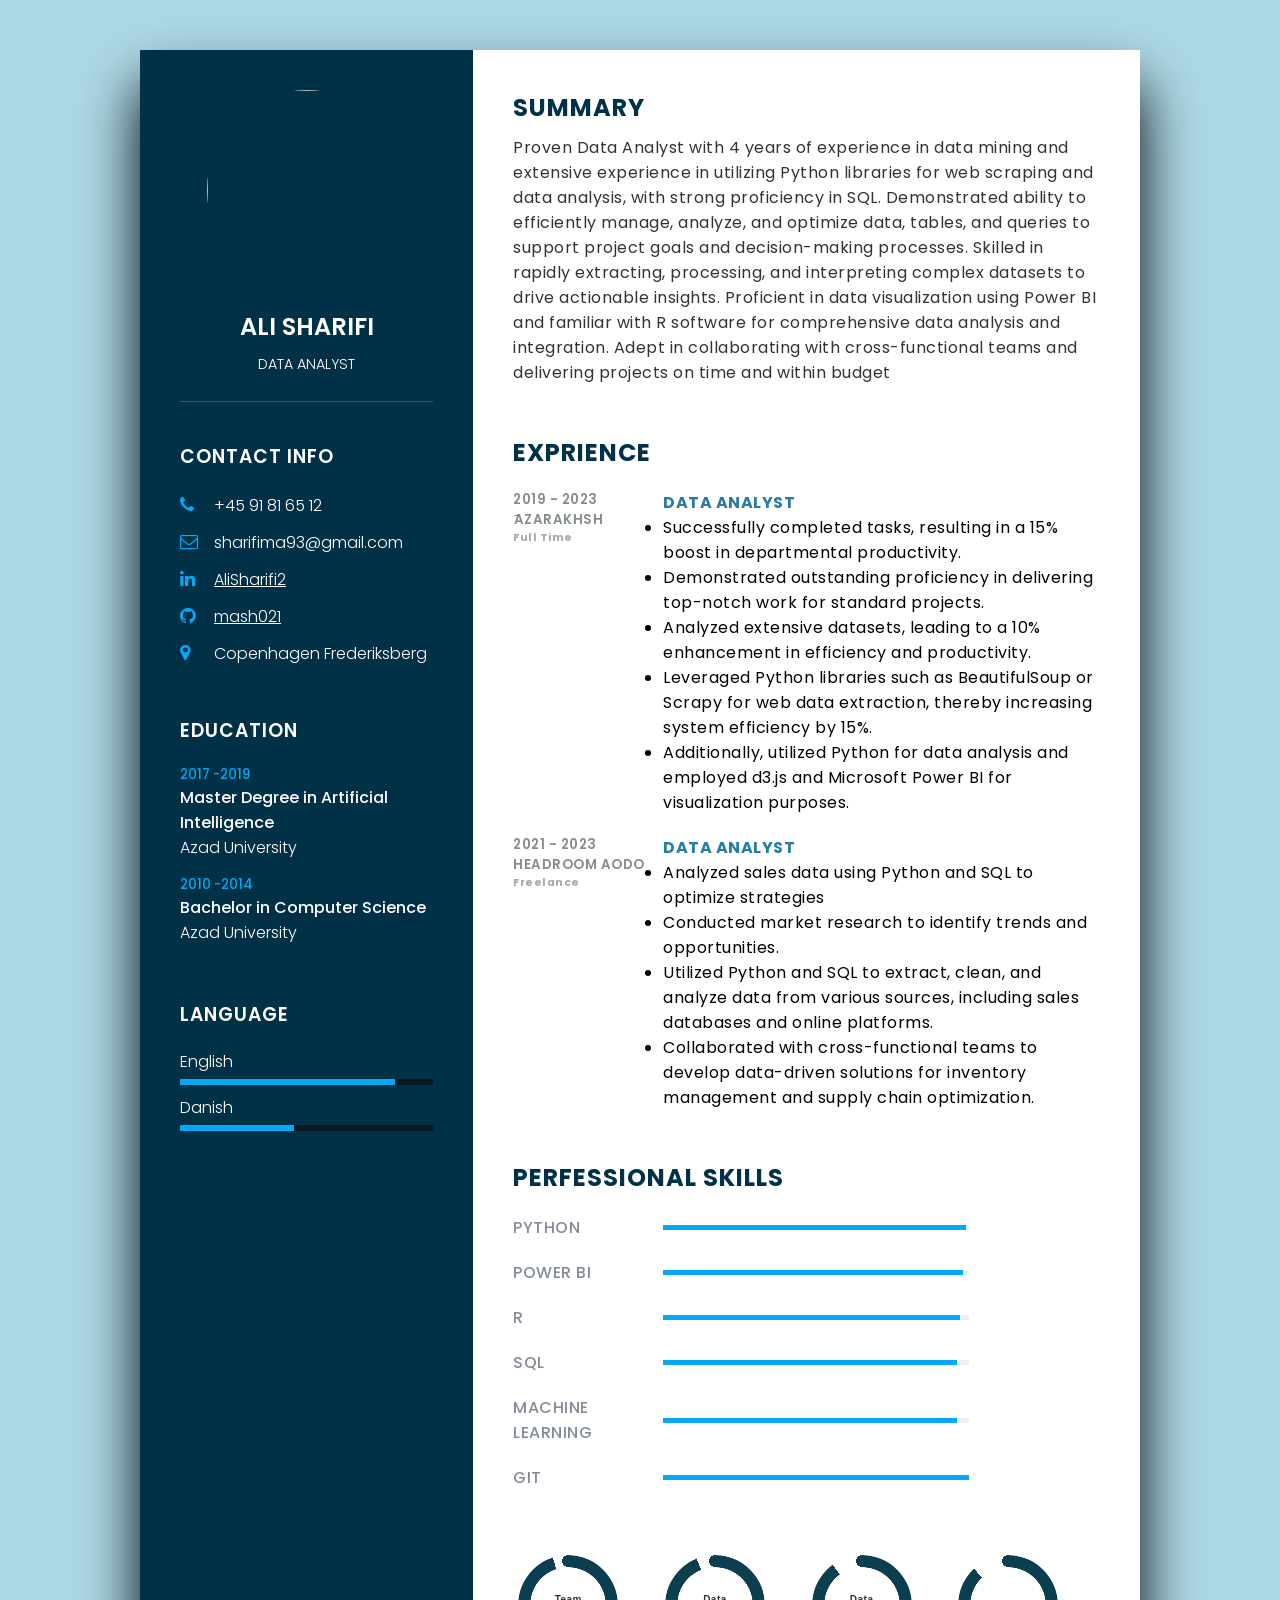
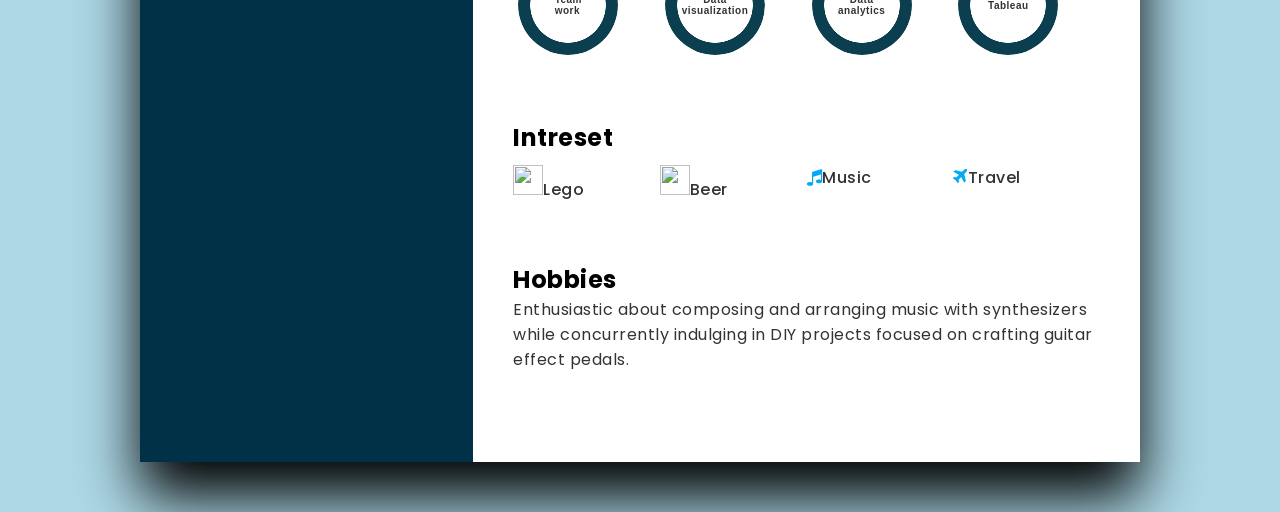
==== index.html @ bf15e0cf "Rename Mohammad ali Resume Data pie.html to index.html" ====
<!DOCTYPE html>
<html lang="en">
<head>
    <meta charset="UTF-8">
    <meta name="viewport" content="width=device-width, initial-scale=1.0">
    <title>Mohammad Ali Sharifi</title>
    <link rel="stylesheet" href="https://cdnjs.cloudflare.com/ajax/libs/font-awesome/4.7.0/css/font-awesome.css" integrity="sha512-5A8nwdMOWrSz20fDsjczgUidUBR8liPYU+WymTZP1lmY9G6Oc7HlZv156XqnsgNUzTyMefFTcsFH/tnJE/+xBg==" crossorigin="anonymous" referrerpolicy="no-referrer" />
    <link rel="stylesheet" type="text/css" href="resume2.css">
    
    
</head>
<body>
    <div class="container">
        <div class="left_side">
            <div class="profileText">
                <div class="imgBx">
                    <img src="pici.jpg">
                </div>
                <h2>Ali Sharifi<br>
                    <span>Data analyst</span>
                </h2>
            </div>
            <div class="contactInfo">
                <h3 class="title">Contact Info</h3>
            
            <ul>
                <li>
                    <span class="icon"><i class="fa fa-phone" aria-hidden="true"></i>
                    </span>
                    <span class="text">+45 91 81 65 12</span>
                </li>

                <li>
                    <span class="icon"><i class="fa fa-envelope-o" aria-hidden="true"></i></span>
                    <span class="text">sharifima93@gmail.com</span>
                </li>

                <li>
                    <span class="icon"><i class="fa fa-linkedin" aria-hidden="true"></i></span>
                    <span class="text"><a style="color: white;" href="https://www.linkedin.com/in/alisharifi2/">AliSharifi2</a></span>
                </li>
                <li>
                    <span class="icon"><i class="fa fa-github" aria-hidden="true"></i></span>
                    <span class="text"><a style="color: white;" href="https://github.com/mash021">mash021</a></span>
                 </li>
                 
                <li>
                    <span class="icon"><i class="fa fa-map-marker" aria-hidden="true"></i></span>
                    <span class="text">Copenhagen Frederiksberg</span>
                </li>
            </ul>
        </div>
        <div class="contactInfo education">
            <h3 class="title">Education</h3>
        <ul>
            <li>
                <h5>2017 -2019</h5>
                <h4>Master Degree in Artificial Intelligence</h4>
                <h4>Azad University</h4>
            </li>

            <li>
                <h5>2010 -2014</h5>
                <h4>Bachelor in Computer Science</h4>
                <h4>Azad University</h4>
            </li>
        </ul>
        </div>

        <div class="contactInfo language">
            <h3 class="title">Language</h3>
        <ul>
            <li>
                <span class="text">English</span>
                <span class="percent">
                    <div style="width: 85%;"></div>
                </span>
            </li>
            <li>
                <span class="text">Danish</span>
                <span class="percent">
                    <div style="width: 45%;"></div>
                </span>
            </li>
        </ul>
        </div>
    </div>
        
        <div class="right_side">
            <div class="about">
                <h2 class="title2">SUMMARY</h2>
                <P>
                    Proven Data Analyst with 4 years of experience in data mining and extensive experience in utilizing Python libraries for web scraping and data analysis, with strong proficiency in SQL. Demonstrated ability to efficiently manage, analyze, and optimize data, tables, and queries to support project goals and decision-making processes. Skilled in rapidly extracting, processing, and interpreting complex datasets to drive actionable insights. Proficient in data visualization using Power BI and familiar with R software for comprehensive data analysis and integration. Adept in collaborating with cross-functional teams and delivering projects on time and within budget
                </p>
            </div>
            <div class="about">
                <h2 class="title2">Exprience</h2>
                
                <div class="box">
                    <div class="year_company">
                        <h5>2019 - 2023</h5>
                        <h5>َAzarakhsh</h5>
                        <h6 style="color: darkgray;">Full Time</h6>
                    </div>
                    <div class="text">
                        <h4>Data Analyst</h4>
                        <p>
                            <ul>
                                <li>Successfully completed tasks, resulting in a 15% boost in departmental productivity.</li>
                                <li>Demonstrated outstanding proficiency in delivering top-notch work for standard projects.</li>
                                <li>Analyzed extensive datasets, leading to a 10% enhancement in efficiency and productivity.</li>
                                <li>Leveraged Python libraries such as BeautifulSoup or Scrapy for web data extraction, thereby increasing system efficiency by 15%.</li>
                                <li>Additionally, utilized Python for data analysis and employed d3.js and Microsoft Power BI for visualization purposes.</li>
                            </ul>
                        </p>
                    </div>
                </div>

                <div class="box">
                    <div class="year_company">
                        <h5>2021 - 2023</h5>
                        <h5>Headroom AoDo</h5>
                        <h6 style="color: darkgray;">Freelance</h6>
                    </div>
                    <div class="text">
                        <h4>Data Analyst</h4>
                        <p>
                            <ul>
                                <li>Analyzed sales data using Python and SQL to optimize strategies</li>
                                <li>Conducted market research to identify trends and opportunities.</li>
                                <li>Utilized Python and SQL to extract, clean, and analyze data from various sources, including sales databases and online platforms.</li>
                                <li>Collaborated with cross-functional teams to develop data-driven solutions for inventory management and supply chain optimization.</li>
                            </ul>
                        </p>
                    </div>
                </div>



                
            </div>

           

            <div class="about skills">


                <h2 class="title2">Perfessional Skills</h2>
                
                <div class="box">
                    <h4><span class="svg"></span>Python </h4>
                    <div class="percent">
                        <div style="width: 99%;"></div>
                    </div>
                </div>
                <div class="box">
                    <h4><span class="svg"><i class="fa-brands fa-laravel"></i></span>Power BI</h4>
                    <div class="percent">
                        <div style="width: 98%;"></div>
                    </div>
                </div>
                <div class="box">
                    <h4>R</h4>
                    <div class="percent">
                        <div style="width: 97%;"></div>
                    </div>
                </div>
                <div class="box">
                    <h4>SQL</h4>
                    <div class="percent">
                        <div style="width: 96%;"></div>
                    </div>
                </div>
                <div class="box">
                    <h4>Machine learning</h4>
                    <div class="percent">
                        <div style="width: 96%;"></div>
                    </div>
                </div>
                <div class="box">
                    <h4>GIT</h4>
                    <div class="percent">
                        <div style="width: 100%;"></div>
                    </div>
                </div>

               
                    
            </div>
            <div  class="about interest">
                <ul> 
                    <li><h5><div class="pie animate" style="--p:95;--c:rgb(11, 63, 80);;"
                    >Team<br> work</div></h5></li>
                    <li><h5><div class="pie animate" style="--p:94;--c:rgb(11, 63, 80);text-align: center;">Data<br> visualization</div></h5></li>
                    <li><h5><div class="pie animate" style="--p:90;--c:rgb(11, 63, 80);text-align: center;">Data<br>  analytics</div></h5></li>
                    <li><h5><div class="pie animate" style="--p:88;--c:rgb(11, 63, 80);"> Tableau </div></h5></li>

                    
                    
                </ul>
                
                <script src="https://www.amcharts.com/lib/3/amcharts.js"></script>
<script src="https://www.amcharts.com/lib/3/pie.js"></script>
<script src="https://www.amcharts.com/lib/3/themes/light.js"></script>
<script src="pie.js"></script>
<div id="chartdiv"></div>
<div class="container-fluid">
  
</div>																									
               
                
            </div>
            <div class="about interest">
                <h2 class="title3">Intreset</h2>
                <ul>
                    <li>
                        <img src="lego.svg" width="30" height="30" alt="" title="" class="img-small">Lego
                    </li>
                    <li>
                        <img src="   https://cdn-icons-png.flaticon.com/512/2977/2977173.png " width="30" height="30" alt="" title="" class="img-small">Beer
                    </li>
                    <li>
                        <i class="fa fa-music" aria-hidden="true"></i>Music
                    </li>
                    <li>
                        <i class="fa fa-plane" aria-hidden="true"></i>Travel
                    </li>

                </ul>
            </div>

            <div class="about interest">
                <h2 class="title3">Hobbies</h2>
               <p>
                Enthusiastic about composing and arranging music with synthesizers while concurrently indulging in DIY projects focused on crafting guitar effect pedals.
               </p>
            </div>
           

        </div>
    </div>
    
</body>
</html>
---- resume2.css ----
@import url('https://fonts.googleapis.com/css?family=Poppins:200,300,400,500,600,700,800,900&display=swap');

* {
  margin: 0;
  padding: 0;
  box-sizing: border-box;
  font-family: 'Poppins', sans-serif;
}

body {
  background-color: lightblue;
  display: flex;
  justify-content: center;
  align-items: center;
  min-height: 100vh;
  font-family: -apple-system, BlinkMacSystemFont, "Segoe UI", Roboto, Helvetica, Arial, sans-serif, "Apple Color Emoji", "Segoe UI Emoji", "Segoe UI Symbol";
}

.container {
  position: relative;
  width: 100%;
  max-width: 1000px;
  min-height: 1000px;
  background: #fff;
  margin: 50px;
  display: grid;
  grid-template-columns: 1fr 2fr;
  box-shadow: 0 35px 55px rgb(0, 0, 0.1);
}

.container .left_side {
  position: relative;
  background: #003146;
  padding: 40px;
}

.profileText {
  position: relative;
  display: flex;
  flex-direction: column;
  align-items: center;
  padding-bottom: 20px;
  border-bottom: 1px solid rgba(255, 255, 255, 0.2);
}

.profileText .imgBx {
  position: relative;
  width: 200px;
  height: 200px;
  border-radius: 50%;
  overflow: hidden;
}

.profileText .imgBx img {
  position: absolute;
  top: 0;
  left: 0;
  width: 110%;
  height: 110%;
  object-fit: cover;
}

.profileText h2 {
  color: #fff;
  font-size: 1.5em;
  margin-top: 20px;
  text-transform: uppercase;
  text-align: center;
  font-weight: 600;
  line-height: 1.4em;
}

.profileText h2 span {
  font-size: 0.6em;
  font-weight: 300;
}

.contactInfo {
  padding-top: 40px;
}

.title {
  color: #fff;
  text-transform: uppercase;
  font-weight: 600;
  letter-spacing: 1px;
  margin-bottom: 20px;
}

.contactInfo ul {
  position: relative;
}

.contactInfo ul li {
  position: relative;
  list-style: none;
  margin: 10px 0;
  cursor: pointer;
}

.contactInfo ul li .icon {
  display: inline-block;
  width: 30px;
  font-size: 18px;
  color: #03a9f4;
}

.contactInfo ul li span {
  color: #fff;
  font-weight: 300;
}

.contactInfo.education li {
  margin-bottom: 15px;
}

.contactInfo.education h5 {
  color: #03a9f4;
  font-weight: 500;
}

.contactInfo.education h4:nth-child(2) {
  color: #fff;
  font-weight: 500;
}

.contactInfo.education h4 {
  color: #fff;
  font-weight: 300;
}

.contactInfo.language .percent {
  position: relative;
  width: 100%;
  height: 6px;
  background: #081921;
  display: block;
  margin-top: 5px;
}

.contactInfo.language .percent div {
  position: absolute;
  top: 0;
  left: 0;
  height: 100%;
  background: #03a9f4;
}

.container .right_side {
  position: relative;
  background: #fff;
  padding: 40px;
}

.about {
  margin-bottom: 50px;
  letter-spacing: .5px;
}

.title2 {
  color: #003147;
  text-transform: uppercase;
  letter-spacing: 1px;
  margin-bottom: 10px;
  text-align: justify;
}

p {
  color: #333;
}

.about .box {
  display: flex;
  flex-direction: row;
  margin: 20px 0;
}

.about .box .year_company {
  min-width: 150px;
}

.about .box .year_company h5 {
  text-transform: uppercase;
  color: #848c90;
  font-weight: 600;
}

.about .box .text h4 {
  text-transform: uppercase;
  color: #2a7da2;
  font-size: 16px;
}

.skills .box {
  position: relative;
  width: 100%;
  display: grid;
  grid-template-columns: 150px 1fr;
  justify-content: center;
  align-items: center;
}

.skills .box h4 {
  text-transform: uppercase;
  color: #848c99;
  font-weight: 500;
}

.skills .box .percent {
  position: relative;
  width: 70%;
  height: 5px;
  background: #f0f0f0;
}

.skills .box .percent div {
  position: absolute;
  top: 0;
  left: 0;
  height: 100%;
  background: #03a9f4;
}

.skills .box .svg {
  background-color: #03a9f4;
}

.interest ul {
  display: grid;
  grid-template-columns: repeat(4, 1fr);
}

.interest ul li {
  list-style: none;
  color: #333;
  font-weight: 500;
  margin: 10px 0;
}

.interest ul li .fa {
  color: #03a9f4;
  font-size: 18px;
}

.text-1 {
  text-align: justify;
}

@property --p {
  syntax: '<number>';
  inherits: true;
  initial-value: 0;
}

.pie {
  --p: 20;
  --b: 12px;
  --c: darkred;
  --w: 100px;
  width: var(--w);
  aspect-ratio: 1;
  position: relative;
  display: inline-grid;
  margin: 5px;
  place-content: center;
  font-size: 10px;
  font-weight: bold;
  font-family: sans-serif;
  color: #333;
}

.pie:before,
.pie:after {
  content: "";
  position: absolute;
  border-radius: 50%;
}

.pie:before {
  inset: 0;
  background: radial-gradient(farthest-side, var(--c) 98%, #0000) top / var(--b) var(--b) no-repeat, conic-gradient(var(--c) calc(var(--p) * 1%), #0000 0);
  -webkit-mask: radial-gradient(farthest-side, #0000 calc(99% - var(--b)), #000 calc(100% - var(--b)));
  mask: radial-gradient(farthest-side, #0000 calc(99% - var(--b)), #000 calc(100% - var(--b)));
}

.pie:after {
  inset: calc(50% - var(--b) 
}

#chartdiv {
	width		: 100%;
	height		: 435px;
	font-size	: 11px;
}
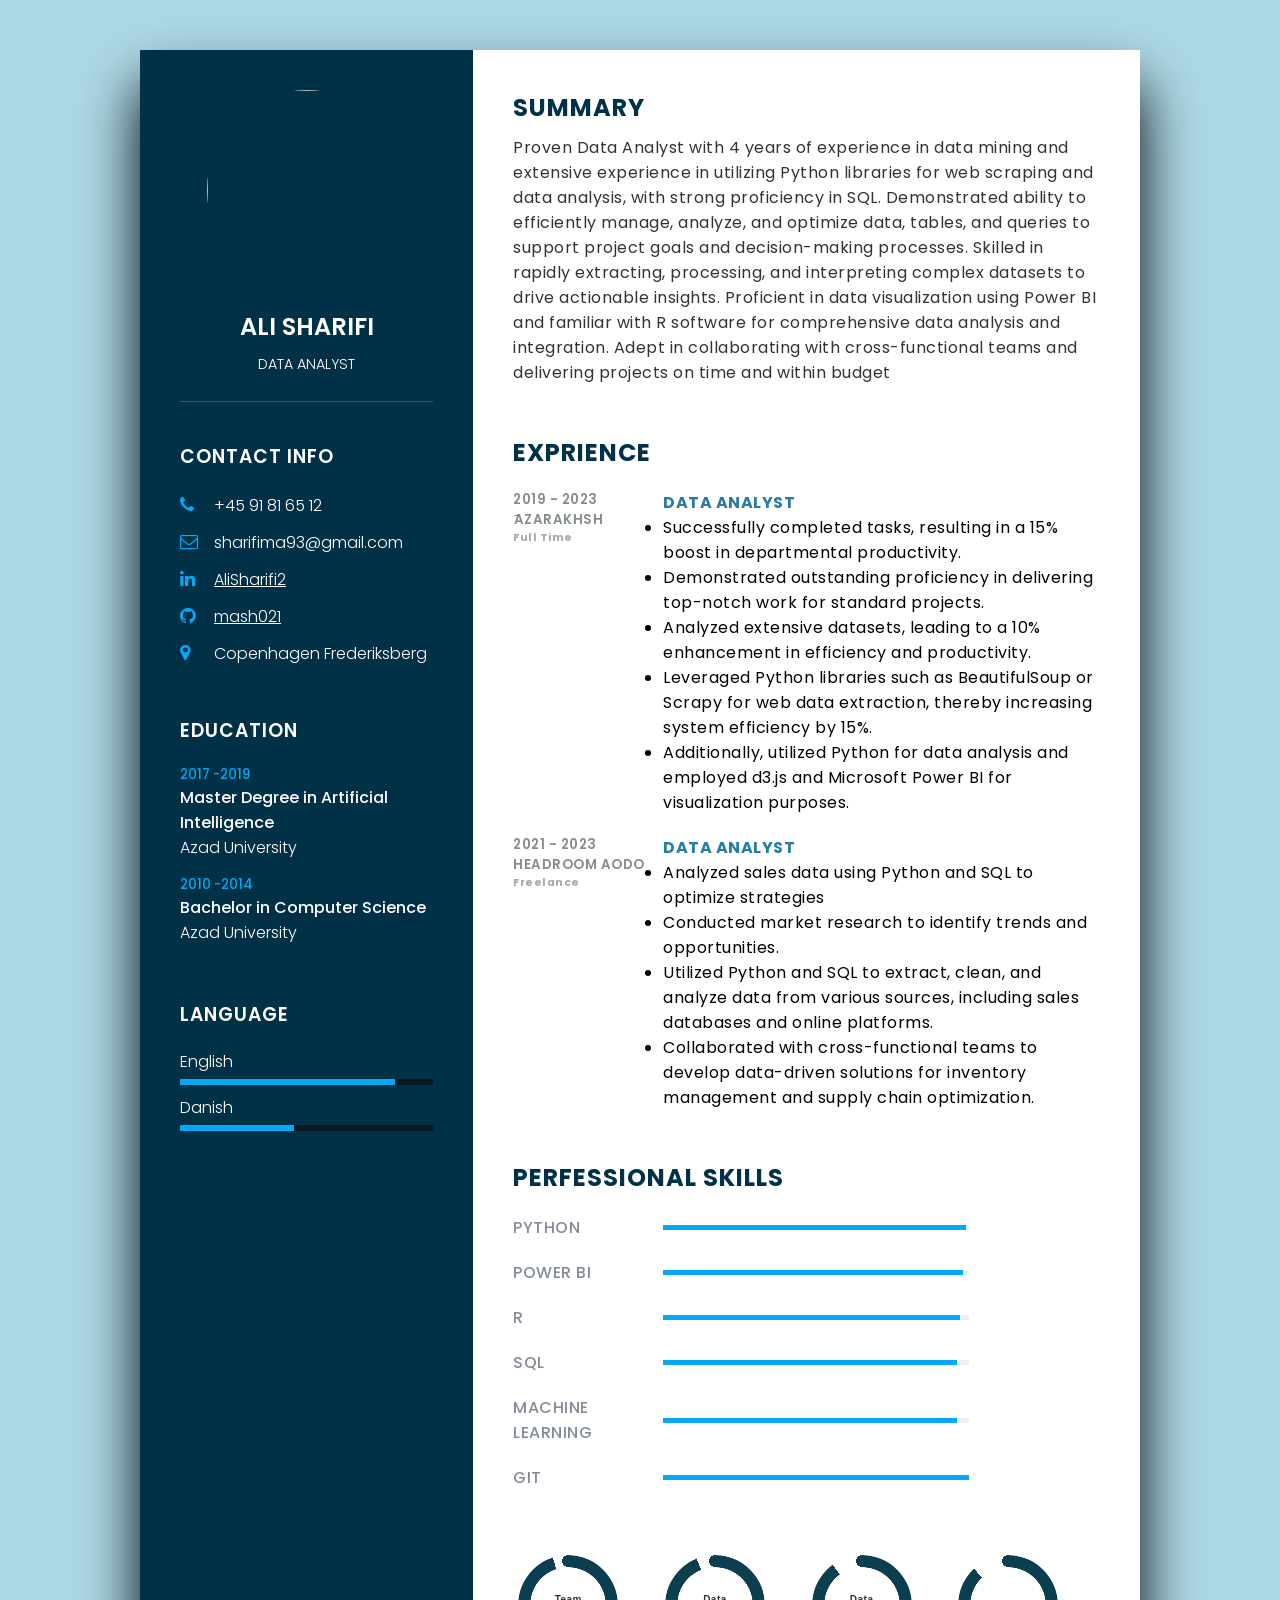
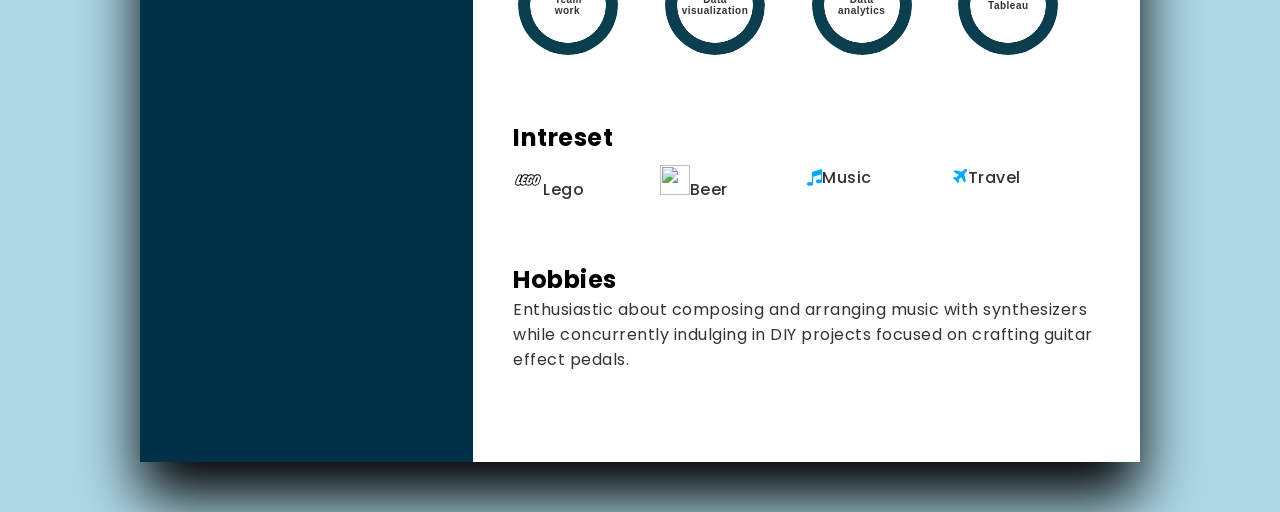
==== commit d72bd0c9: "3" ====
--- a/index.html
+++ b/index.html
@@ -14,7 +14,7 @@
         <div class="left_side">
             <div class="profileText">
                 <div class="imgBx">
-                    <img src="pici.jpg">
+                    <img src="https://github.com/mash021/MyResume/blob/main/pici.jpg">
                 </div>
                 <h2>Ali Sharifi<br>
                     <span>Data analyst</span>
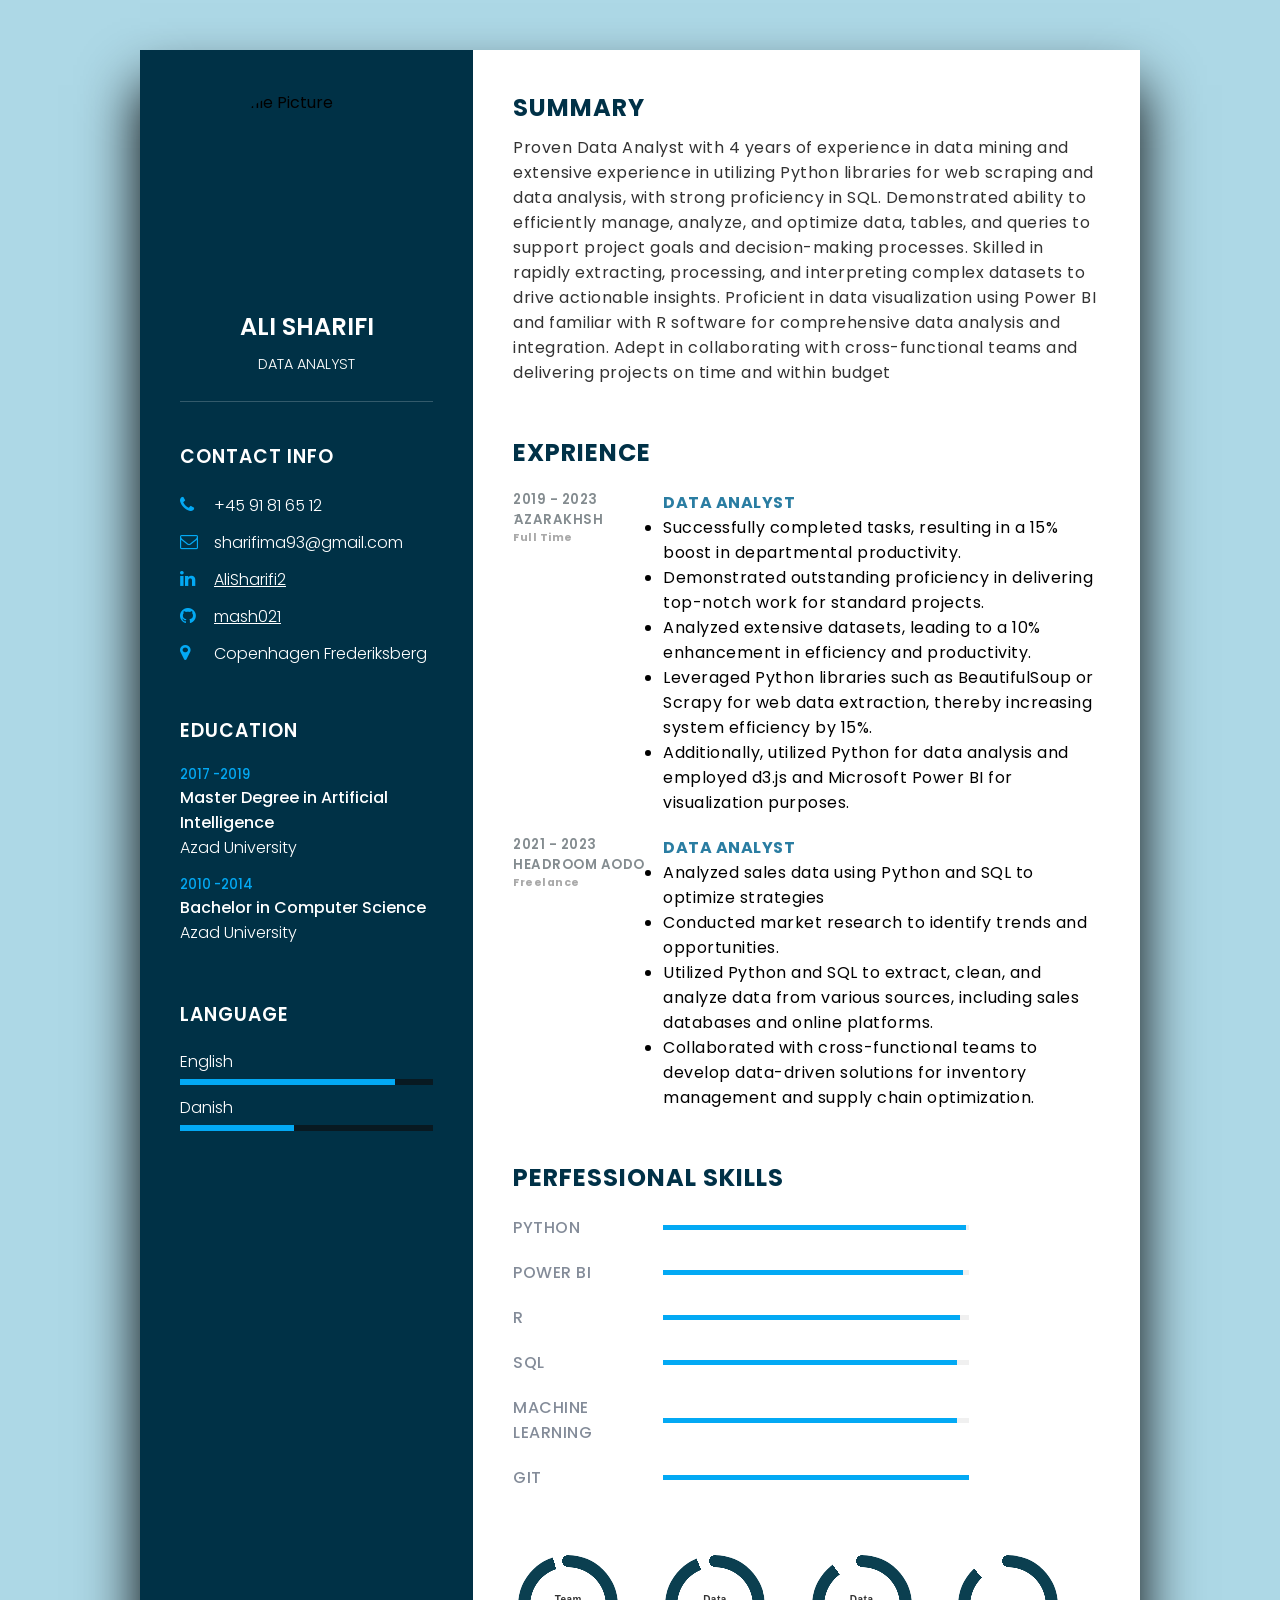
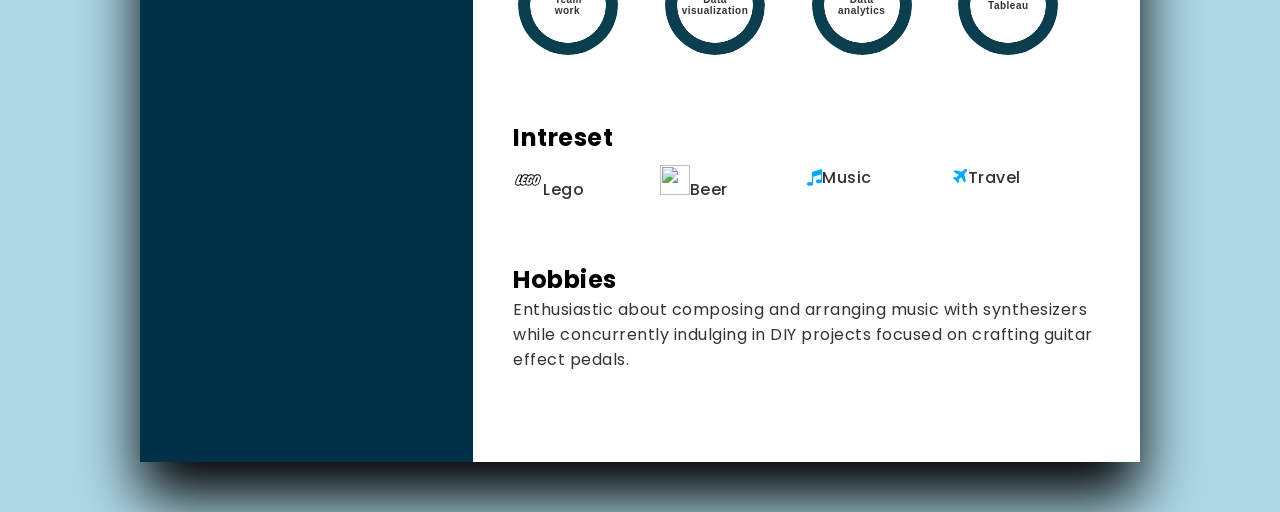
==== commit e24c029a: "4" ====
--- a/index.html
+++ b/index.html
@@ -14,7 +14,7 @@
         <div class="left_side">
             <div class="profileText">
                 <div class="imgBx">
-                    <img src="https://github.com/mash021/MyResume/blob/main/pici.jpg">
+                    <img src="https://raw.githubusercontent.com/mash021/MyResume/main/pici.jpg" alt="Profile Picture">
                 </div>
                 <h2>Ali Sharifi<br>
                     <span>Data analyst</span>
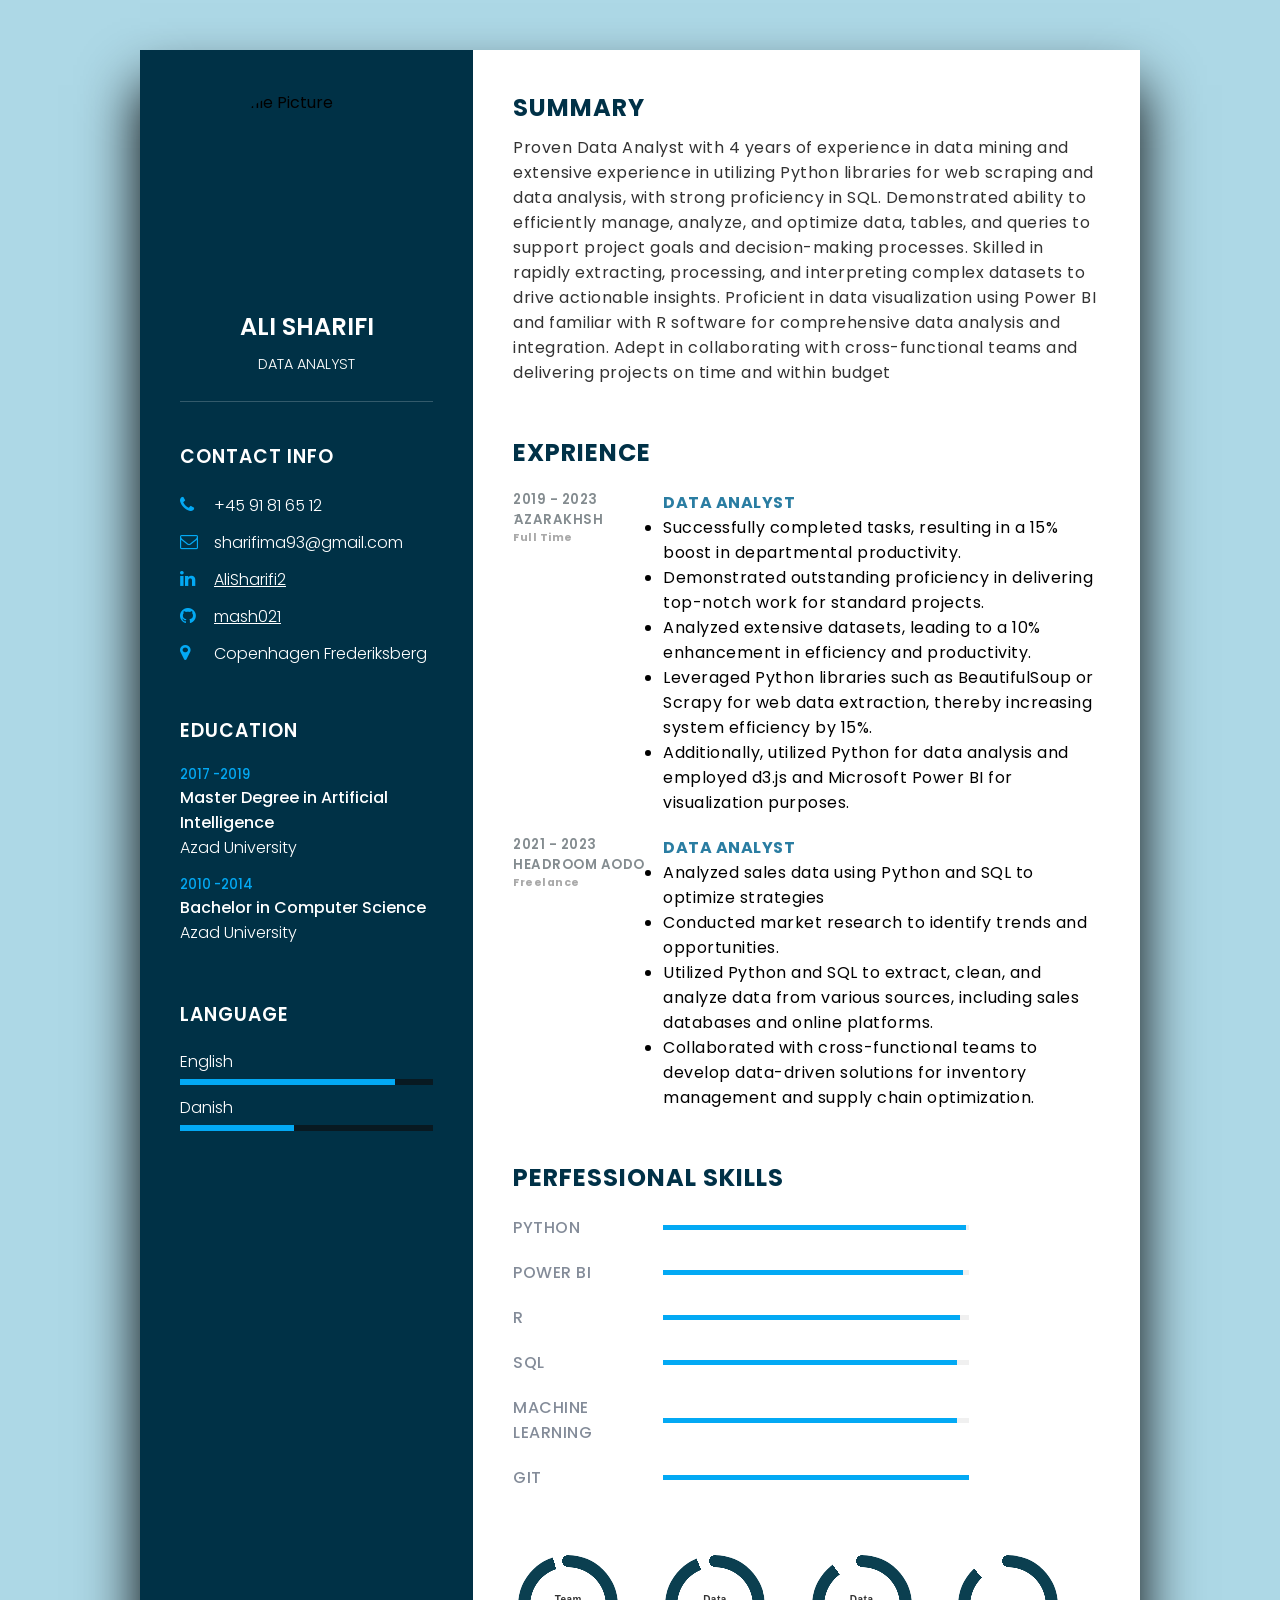
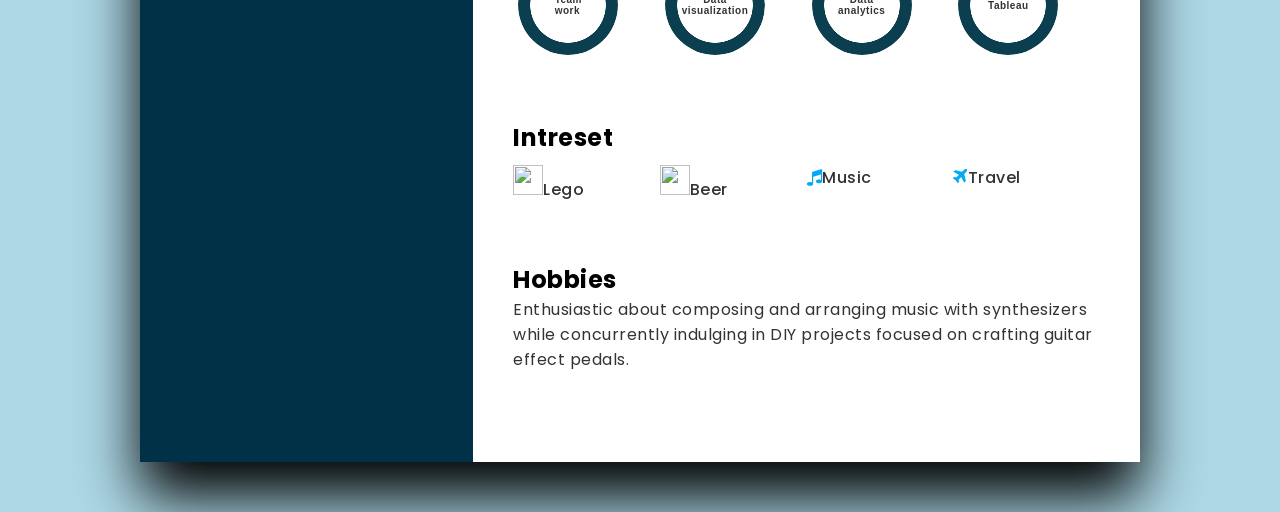
==== commit 31c0d5f1: "5" ====
--- a/index.html
+++ b/index.html
@@ -214,7 +214,7 @@
                 <h2 class="title3">Intreset</h2>
                 <ul>
                     <li>
-                        <img src="lego.svg" width="30" height="30" alt="" title="" class="img-small">Lego
+                        <img src="https://github.com/mash021/MyResume/blob/main/lego.svg" width="30" height="30" alt="" title="" class="img-small">Lego
                     </li>
                     <li>
                         <img src="   https://cdn-icons-png.flaticon.com/512/2977/2977173.png " width="30" height="30" alt="" title="" class="img-small">Beer
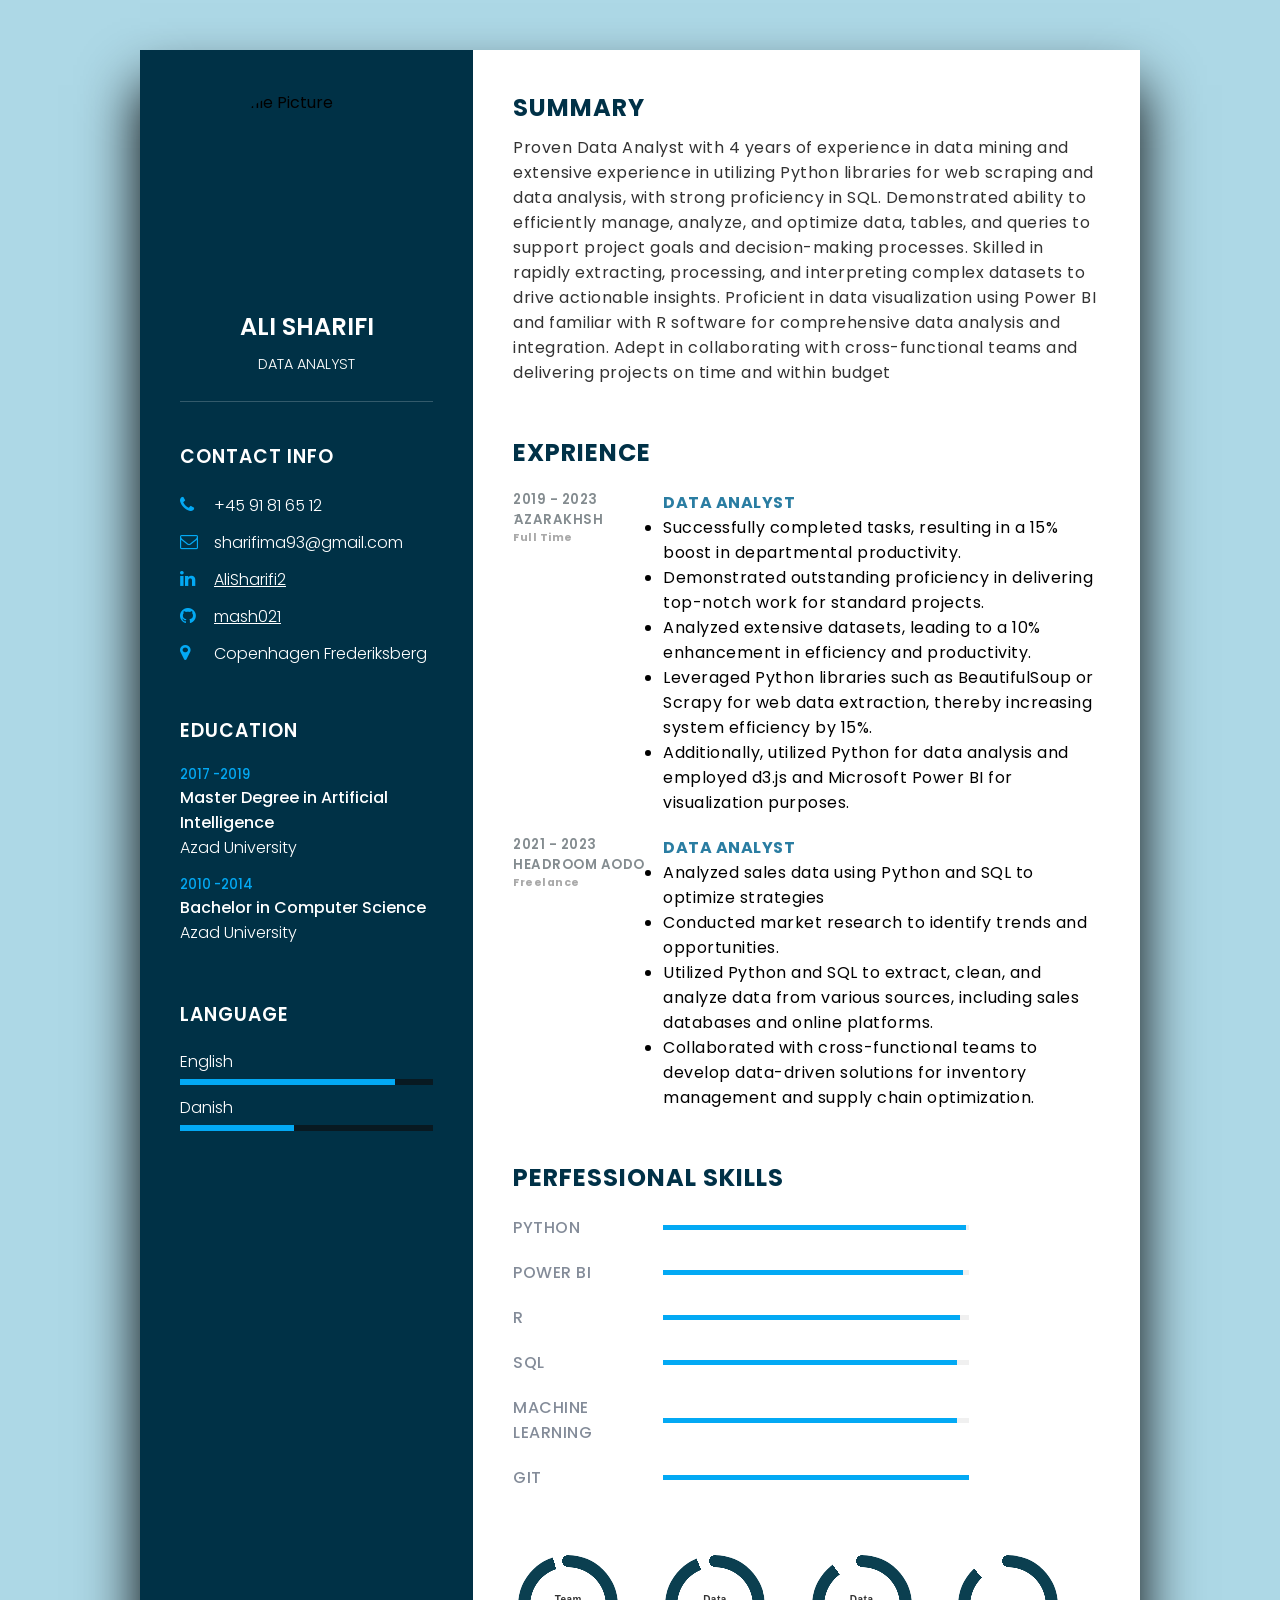
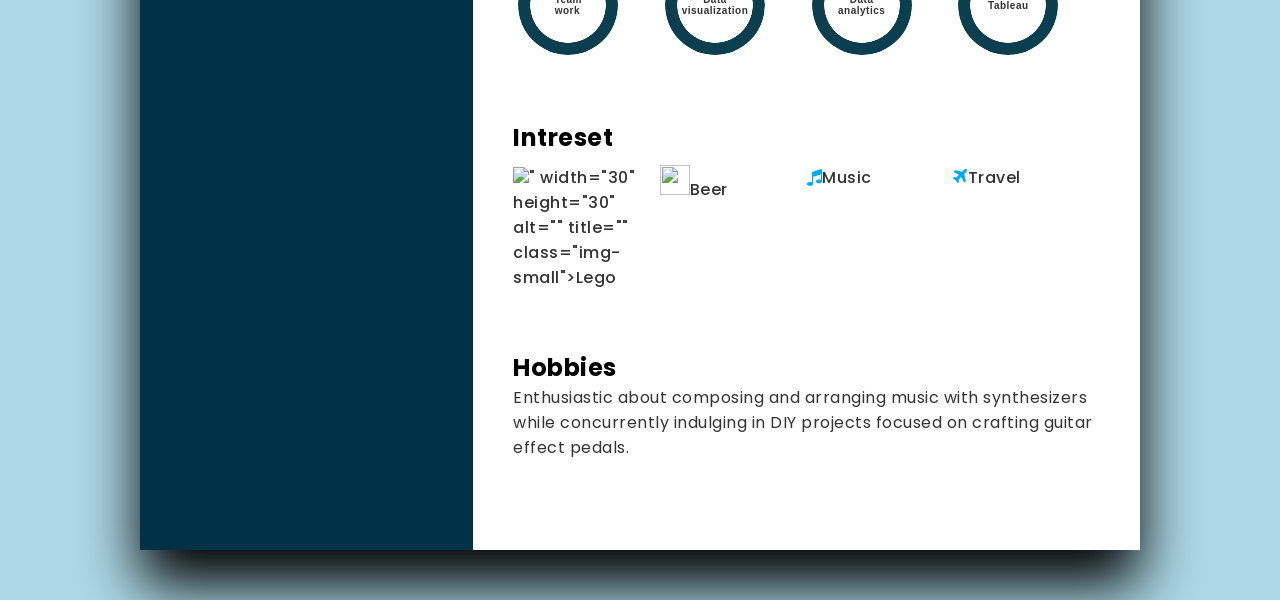
==== commit 5e1e285a: "1311" ====
--- a/index.html
+++ b/index.html
@@ -14,7 +14,7 @@
         <div class="left_side">
             <div class="profileText">
                 <div class="imgBx">
-                    <img src="https://raw.githubusercontent.com/mash021/MyResume/main/pici.jpg" alt="Profile Picture">
+                    <img src="https://github.com/mash021/MyResume/blob/main/pici.jpg?raw=true" alt="Profile Picture">
                 </div>
                 <h2>Ali Sharifi<br>
                     <span>Data analyst</span>
@@ -214,7 +214,7 @@
                 <h2 class="title3">Intreset</h2>
                 <ul>
                     <li>
-                        <img src="https://github.com/mash021/MyResume/blob/main/lego.svg" width="30" height="30" alt="" title="" class="img-small">Lego
+                        <img src="<svg class="social-lego" role="img" focusable="false" aria-hidden="true" xmlns="http://www.w3.org/2000/svg" viewBox="0 0 14 14"><path d="m 11.479343,4.3707814 c -0.713132,0 -1.20585,0.28273 -1.5394888,0.67771 -0.05636,-0.1182 -0.09911,-0.16999 -0.159371,-0.23824 -0.273084,-0.30861 -0.712062,-0.45271 -1.301163,-0.45271 -0.575568,0 -1.055337,0.17973 -1.38849,0.46284 -0.173098,-0.28126 -0.5854,-0.4675 -1.082695,-0.4675 -0.649753,0 -1.357823,0.0919 -1.777817,0.76872 -0.01009,-0.24368 -0.03212,-0.37267 -0.169107,-0.51764 -0.166478,-0.17622 -0.435862,-0.22227 -0.698334,-0.22227 -0.478212,0 -0.837845,0.20893 -1.096811,0.63427 -0.375697,0.60011 -1.28626684,2.5742 -1.2657249,3.53052 0.013338,0.61763 0.4276846,1.06274 1.1692449,1.08027 0.579462,0.0138 1.03392,-0.14107 1.323067,-0.43294 0.259453,0.28194 0.655303,0.44725 1.128842,0.44725 0.527377,0 1.058161,-0.1584 1.37155,-0.5045 0.264029,0.32439 0.679545,0.51316 1.213834,0.51053 0.698528,-0.003 1.312066,-0.33471 1.712783,-0.84232 0.219927,0.59854 0.777386,0.83629 1.3864448,0.83629 1.334652,0 1.920832,-0.91788 2.409365,-2.36897 0.110012,-0.32682 0.256922,-0.8726 0.281261,-1.33104 0.04031,-0.76308 -0.282528,-1.57027 -1.51739,-1.57027 z m -8.8805148,3.64842 c 0.690546,-0.11994 0.864132,0.12977 0.842421,0.3609 -0.06513,0.69211 -0.700086,0.8469 -1.251413,0.83395 -0.399841,-0.009 -0.7593764,-0.19267 -0.7694041,-0.65696 -0.017524,-0.81204 0.8107801,-2.69101 1.2006901,-3.3137 0.180012,-0.29566 0.399452,-0.44189 0.749446,-0.44189 0.331594,0 0.413763,0.17027 0.408895,0.37423 -0.01305,0.54403 -0.892169,2.19751 -1.180635,2.84347 z m 2.248728,-0.63788 c -0.04566,0.12355 -0.13221,0.38252 -0.202112,0.65716 0.226645,-0.0566 0.396628,-0.0961 0.68782,-0.0891 0.331789,0.008 0.54383,0.14565 0.54383,0.41999 0,0.66524 -0.735135,0.86044 -1.245085,0.86044 -0.559894,0 -1.051736,-0.31875 -1.051736,-0.93102 0,-0.71791 0.389132,-1.80635 0.754314,-2.53145 0.448519,-0.89042 0.906676,-1.0088 1.695843,-1.0088 0.346879,0 0.746427,0.14837 0.746427,0.47578 0,0.45387 -0.384555,0.62707 -0.765801,0.64887 -0.162779,0.009 -0.413374,0.0183 -0.563302,0.007 0,0 -0.126854,0.19335 -0.26179,0.5378 0.706026,-0.0994 1.005395,0.0608 0.886232,0.46926 -0.161222,0.55171 -0.639239,0.58812 -1.22464,0.48337 z m 3.47249,-1.71657 c -0.190914,0 -0.315823,0.12091 -0.408797,0.25147 -0.204545,0.28739 -0.648001,1.43892 -0.717027,1.91207 -0.04732,0.3241 0.09259,0.39001 0.24563,0.39001 0.245239,0 0.520269,-0.25955 0.61412,-0.68783 0,0 -0.467016,-0.0113 -0.338214,-0.42544 0.125103,-0.40188 0.362359,-0.48892 0.755775,-0.50508 0.77505,-0.0317 0.698528,0.54062 0.636512,0.84583 -0.201429,0.99098 -0.906773,1.78706 -1.904476,1.78706 -0.68305,0 -1.107035,-0.37783 -1.107035,-1.07451 0,-0.49613 0.246213,-1.27537 0.441412,-1.73129 0.415418,-0.97044 0.851086,-1.6496 1.961041,-1.6496 0.665817,0 1.191149,0.2393 1.114141,0.86316 -0.05647,0.45787 -0.285643,0.72677 -0.701937,0.75928 -0.116437,0.009 -0.5928,-0.003 -0.434791,-0.45367 0.0551,-0.15762 0.07789,-0.28146 -0.156354,-0.28146 z m 4.1918538,0.81906 c -0.117314,0.58432 -0.381245,1.27546 -0.667764,1.79066 -0.467406,0.84047 -1.035186,0.95817 -1.530727,0.95224 -0.4957368,-0.006 -1.0543648,-0.18897 -1.0586488,-0.9536 -0.003,-0.54899 0.233849,-1.32395 0.434792,-1.83176 0.3503838,-0.92079 0.7084588,-1.6716 1.8404158,-1.65816 1.320049,0.0157 1.084643,1.18959 0.981932,1.70062 z m -1.119788,-0.79988 c -0.113322,-10e-4 -0.212138,0.0206 -0.301025,0.15771 -0.199677,0.25877 -0.783422,1.85395 -0.7732,2.17211 0.0037,0.1142 0.06688,0.21428 0.20766,0.21428 0.161513,10e-5 0.251276,-0.11147 0.330718,-0.24622 0.183614,-0.31095 0.700281,-1.72095 0.714398,-2.07347 0.0042,-0.10267 -0.01295,-0.22236 -0.178551,-0.22441 z"/></svg>" width="30" height="30" alt="" title="" class="img-small">Lego
                     </li>
                     <li>
                         <img src="   https://cdn-icons-png.flaticon.com/512/2977/2977173.png " width="30" height="30" alt="" title="" class="img-small">Beer
